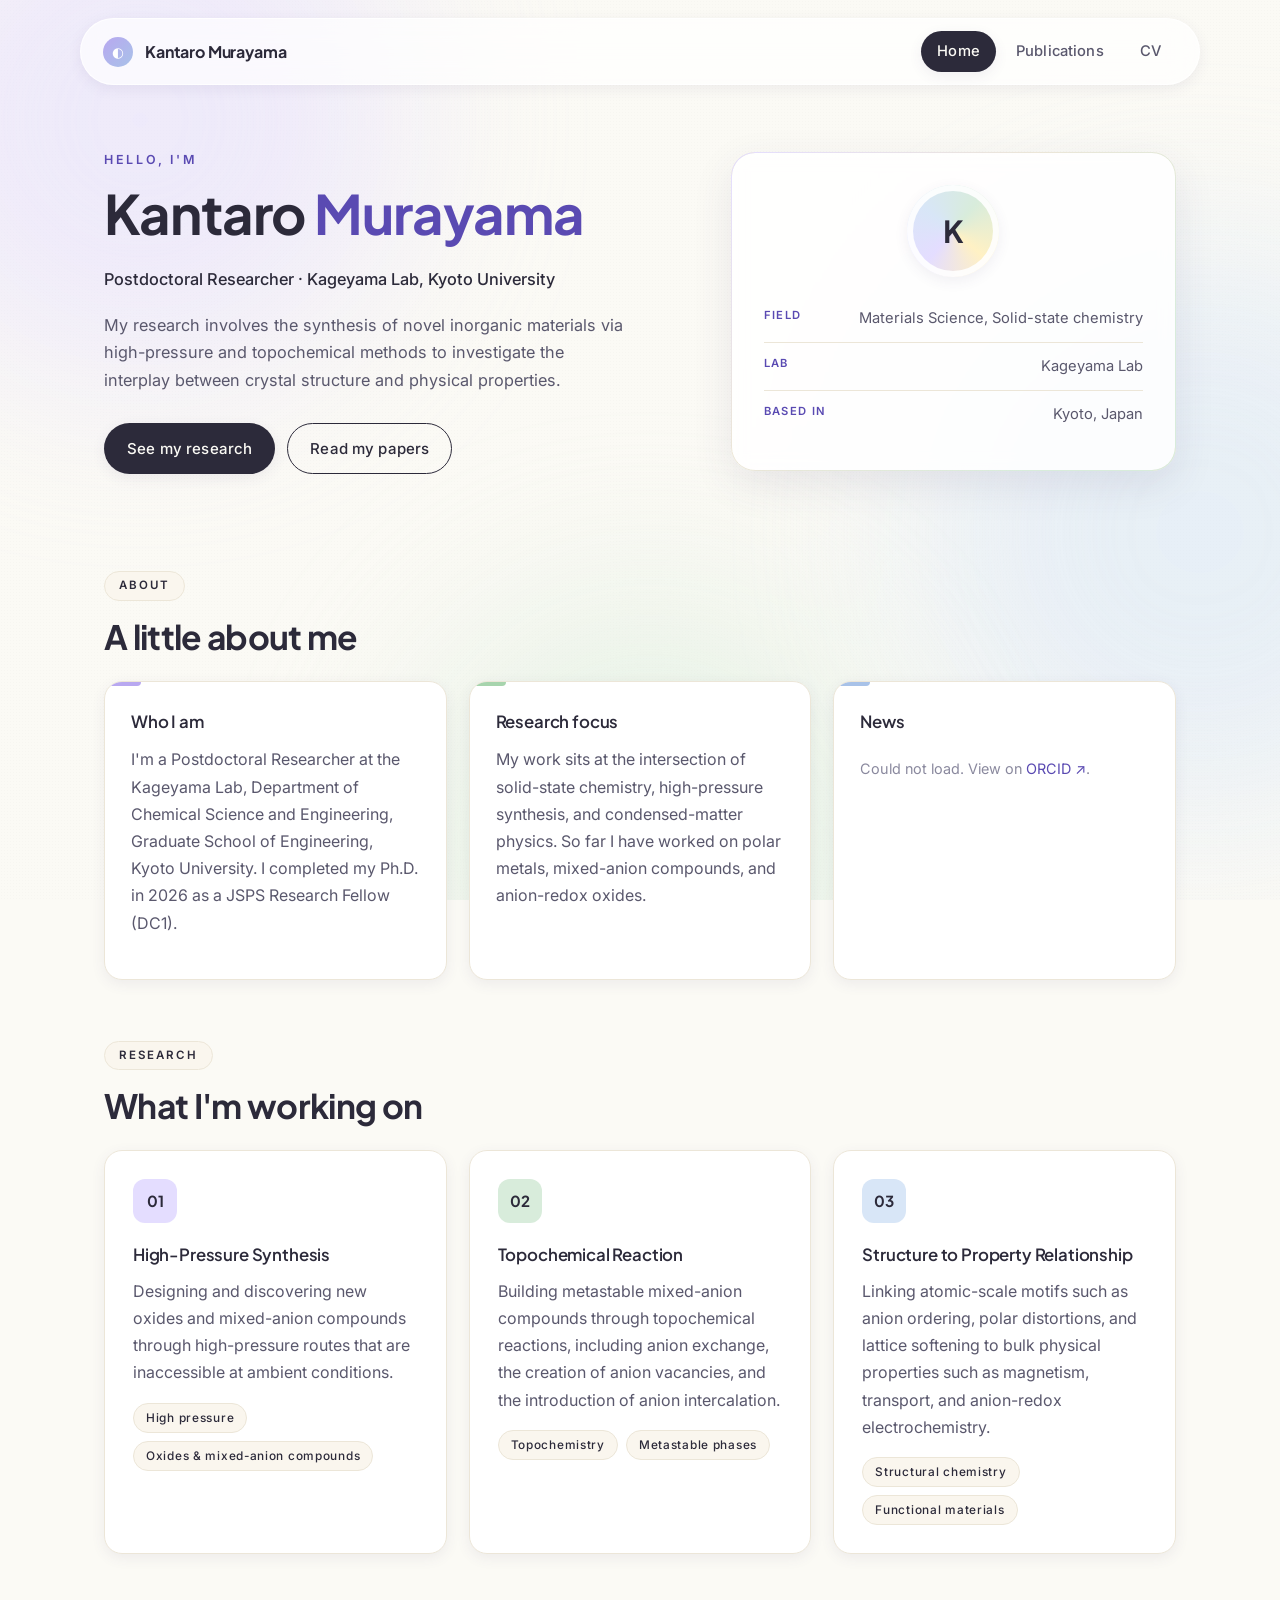
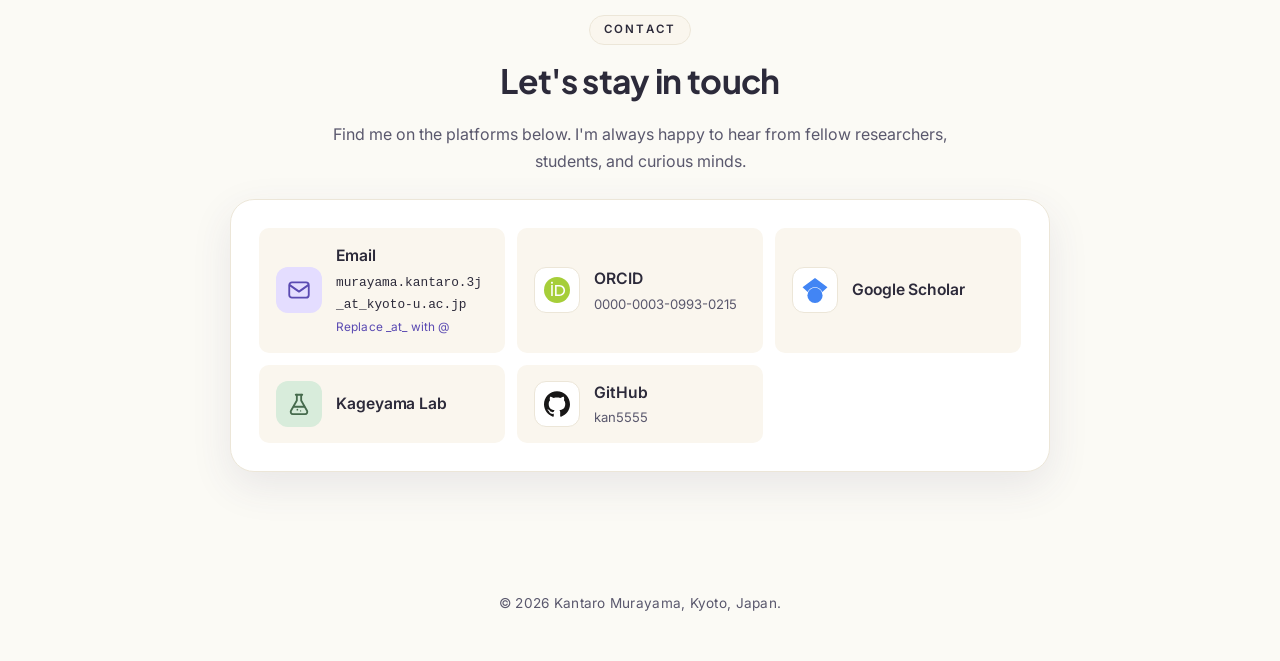
==== index.html @ 19ae2680 "Add files via upload" ====
<!DOCTYPE html>
<html lang="en">
<head>
  <meta charset="UTF-8" />
  <meta name="viewport" content="width=device-width, initial-scale=1.0" />
  <meta name="description" content="Personal homepage of Kantaro Murayama, postdoctoral researcher in solid-state chemistry at Kageyama Lab, Kyoto University." />
  <title>Kantaro Murayama</title>
  <link rel="stylesheet" href="styles.css" />
  <link rel="preconnect" href="https://fonts.googleapis.com" />
  <link rel="preconnect" href="https://fonts.gstatic.com" crossorigin />
  <link href="https://fonts.googleapis.com/css2?family=Inter:wght@400;500;600;700&family=Plus+Jakarta+Sans:wght@500;600;700;800&display=swap" rel="stylesheet" />
</head>
<body>
  <div class="bg-decor">
    <span class="blob blob-1"></span>
    <span class="blob blob-2"></span>
    <span class="blob blob-3"></span>
  </div>

  <header class="site-header">
    <a href="index.html" class="brand">
      <span class="brand-icon">◐</span>
      <span class="brand-name">Kantaro Murayama</span>
    </a>
    <nav class="site-nav">
      <a href="index.html" class="active">Home</a>
      <a href="publications.html">Publications</a>
      <a href="cv.html">CV</a>
    </nav>
    <button class="nav-toggle" aria-label="Toggle navigation">☰</button>
  </header>

  <main>
    <!-- HERO -->
    <section class="hero">
      <div class="hero-text">
        <p class="hello">Hello, I'm</p>
        <h1>Kantaro <em>Murayama</em></h1>
        <p class="tagline">Postdoctoral Researcher · Kageyama Lab, Kyoto University</p>
        <p class="hero-desc">
          My research involves the synthesis of novel inorganic materials via
          high-pressure and topochemical methods to investigate the interplay
          between crystal structure and physical properties.
        </p>
        <div class="hero-actions">
          <a href="#research" class="btn btn-primary">See my research</a>
          <a href="publications.html" class="btn btn-outline">Read my papers</a>
        </div>
      </div>
      <div class="hero-card">
        <div class="avatar">
          <span>K</span>
        </div>
        <ul class="hero-meta">
          <li><span class="label">Field</span><span>Materials Science, Solid-state chemistry</span></li>
          <li><span class="label">Lab</span><span>Kageyama Lab</span></li>
          <li><span class="label">Based in</span><span>Kyoto, Japan</span></li>
        </ul>
      </div>
    </section>

    <!-- ABOUT -->
    <section id="about" class="section">
      <div class="section-header">
        <span class="section-tag">About</span>
        <h2>A little about me</h2>
      </div>
      <div class="about-grid">
        <div class="card">
          <h3>Who I am</h3>
          <p>
            I'm a Postdoctoral Researcher at the Kageyama Lab, Department of Chemical
            Science and Engineering, Graduate School of Engineering, Kyoto University.
            I completed my Ph.D. in 2026 as a JSPS Research Fellow (DC1).
          </p>
        </div>
        <div class="card">
          <h3>Research focus</h3>
          <p>
            My work sits at the intersection of solid-state chemistry,
            high-pressure synthesis, and condensed-matter physics. So far I have
            worked on polar metals, mixed-anion compounds, and anion-redox oxides.
          </p>
        </div>
        <div class="card">
          <h3>News</h3>
          <ul class="news-list" id="news-list">
            <li class="news-loading">Loading latest publications…</li>
          </ul>
        </div>
      </div>
    </section>

    <!-- RESEARCH -->
    <section id="research" class="section">
      <div class="section-header">
        <span class="section-tag">Research</span>
        <h2>What I'm working on</h2>
      </div>
      <div class="research-grid">
        <article class="research-card">
          <div class="research-icon">01</div>
          <h3>High-Pressure Synthesis</h3>
          <p>
            Designing and discovering new oxides and mixed-anion compounds
            through high-pressure routes that are inaccessible at ambient
            conditions.
          </p>
          <div class="tags">
            <span class="tag">High pressure</span>
            <span class="tag">Oxides &amp; mixed-anion compounds</span>
          </div>
        </article>
        <article class="research-card">
          <div class="research-icon">02</div>
          <h3>Topochemical Reaction</h3>
          <p>
            Building metastable mixed-anion compounds through topochemical
            reactions, including anion exchange, the creation of anion vacancies,
            and the introduction of anion intercalation.
          </p>
          <div class="tags">
            <span class="tag">Topochemistry</span>
            <span class="tag">Metastable phases</span>
          </div>
        </article>
        <article class="research-card">
          <div class="research-icon">03</div>
          <h3>Structure to Property Relationship</h3>
          <p>
            Linking atomic-scale motifs such as anion ordering, polar distortions,
            and lattice softening to bulk physical properties such as magnetism,
            transport, and anion-redox electrochemistry.
          </p>
          <div class="tags">
            <span class="tag">Structural chemistry</span>
            <span class="tag">Functional materials</span>
          </div>
        </article>
      </div>
    </section>

    <!-- CONTACT -->
    <section id="contact" class="section contact">
      <div class="section-header center">
        <span class="section-tag">Contact</span>
        <h2>Let's stay in touch</h2>
        <p class="section-sub">
          Find me on the platforms below. I'm always happy to hear from fellow
          researchers, students, and curious minds.
        </p>
      </div>
      <div class="contact-card">

        <!-- Email (plain text, no mailto, with anti-scrape note) -->
        <div class="contact-link contact-static" aria-label="Email address">
          <span class="contact-icon contact-icon-mail">
            <svg viewBox="0 0 24 24" fill="none" stroke="currentColor" stroke-width="1.7" stroke-linecap="round" stroke-linejoin="round" aria-hidden="true">
              <rect x="3" y="5" width="18" height="14" rx="2.5"/>
              <path d="M3.5 7.5l8.5 6 8.5-6"/>
            </svg>
          </span>
          <span class="contact-text">
            <strong>Email</strong>
            <small class="contact-addr">murayama.kantaro.3j_at_kyoto-u.ac.jp</small>
            <small class="contact-note">Replace _at_ with @</small>
          </span>
        </div>

        <!-- ORCID (official logo) -->
        <a class="contact-link" href="https://orcid.org/0000-0003-0993-0215" target="_blank" rel="noopener" aria-label="ORCID profile">
          <span class="contact-icon">
            <svg viewBox="0 0 256 256" xmlns="http://www.w3.org/2000/svg" aria-hidden="true">
              <circle cx="128" cy="128" r="128" fill="#A6CE39"/>
              <path fill="#fff" d="M86.3 186.2H70.9V79.1h15.4v107.1zM78.6 66.9c-5.6 0-10.1-4.6-10.1-10.1 0-5.6 4.5-10.1 10.1-10.1s10.1 4.6 10.1 10.1c0 5.5-4.5 10.1-10.1 10.1zm30.3 12.2h41.6c39.6 0 57 28.3 57 53.6 0 27.5-21.5 53.6-56.8 53.6h-41.8V79.1zm15.4 93.3h24.5c34.9 0 42.9-26.5 42.9-39.7 0-21.5-13.7-39.7-43.7-39.7h-23.7v79.4z"/>
            </svg>
          </span>
          <span class="contact-text">
            <strong>ORCID</strong>
            <small>0000-0003-0993-0215</small>
          </span>
        </a>

        <!-- Google Scholar (official mortarboard) -->
        <a class="contact-link" href="https://scholar.google.com/citations?user=OPHYNPsAAAAJ&hl=en" target="_blank" rel="noopener" aria-label="Google Scholar profile">
          <span class="contact-icon">
            <svg viewBox="0 0 24 24" xmlns="http://www.w3.org/2000/svg" aria-hidden="true">
              <path fill="#4285F4" d="M5.242 13.769L0.5 9.5 12 1l11.5 8.5-4.742 4.269C17.548 11.249 14.978 9.5 12 9.5c-2.977 0-5.548 1.748-6.758 4.269z"/>
              <path fill="#4285F4" d="M12 10a7 7 0 1 0 0 14 7 7 0 0 0 0-14z"/>
            </svg>
          </span>
          <span class="contact-text">
            <strong>Google Scholar</strong>
          </span>
        </a>

        <!-- Kageyama Lab (lab equipment / Erlenmeyer flask) -->
        <a class="contact-link" href="https://www.ehcc.kyoto-u.ac.jp/eh10" target="_blank" rel="noopener" aria-label="Kageyama Lab homepage">
          <span class="contact-icon contact-icon-lab">
            <svg viewBox="0 0 24 24" fill="none" stroke="currentColor" stroke-width="1.7" stroke-linecap="round" stroke-linejoin="round" aria-hidden="true">
              <path d="M9 3.5h6"/>
              <path d="M10 3.5v5.2L4.6 18.3a2 2 0 0 0 1.7 3h11.4a2 2 0 0 0 1.7-3L14 8.7V3.5"/>
              <path d="M7.2 14.5h9.6"/>
              <circle cx="10.5" cy="17.2" r="0.8" fill="currentColor" stroke="none"/>
              <circle cx="13.5" cy="18.4" r="0.6" fill="currentColor" stroke="none"/>
            </svg>
          </span>
          <span class="contact-text">
            <strong>Kageyama Lab</strong>
          </span>
        </a>

        <!-- GitHub (official octocat) -->
        <a class="contact-link" href="https://github.com/kan5555" target="_blank" rel="noopener" aria-label="GitHub profile">
          <span class="contact-icon">
            <svg viewBox="0 0 24 24" xmlns="http://www.w3.org/2000/svg" aria-hidden="true">
              <path fill="#181717" d="M12 .297c-6.63 0-12 5.373-12 12 0 5.303 3.438 9.8 8.205 11.385.6.113.82-.258.82-.577 0-.285-.01-1.04-.015-2.04-3.338.724-4.042-1.61-4.042-1.61C4.422 18.07 3.633 17.7 3.633 17.7c-1.087-.744.084-.729.084-.729 1.205.084 1.838 1.236 1.838 1.236 1.07 1.835 2.809 1.305 3.495.998.108-.776.417-1.305.76-1.605-2.665-.3-5.466-1.332-5.466-5.93 0-1.31.465-2.38 1.235-3.22-.135-.303-.54-1.523.105-3.176 0 0 1.005-.322 3.3 1.23.96-.267 1.98-.399 3-.405 1.02.006 2.04.138 3 .405 2.28-1.552 3.285-1.23 3.285-1.23.645 1.653.24 2.873.12 3.176.765.84 1.23 1.91 1.23 3.22 0 4.61-2.805 5.625-5.475 5.92.42.36.81 1.096.81 2.22 0 1.606-.015 2.896-.015 3.286 0 .315.21.69.825.57C20.565 22.092 24 17.592 24 12.297c0-6.627-5.373-12-12-12"/>
            </svg>
          </span>
          <span class="contact-text">
            <strong>GitHub</strong>
            <small>kan5555</small>
          </span>
        </a>

      </div>
    </section>
  </main>

  <footer class="site-footer">
    <p>© <span id="year"></span> Kantaro Murayama, Kyoto, Japan.</p>
  </footer>

  <script src="script.js"></script>
</body>
</html>
---- styles.css ----
/* =========================================================
   Pastel Researcher — stylish edition
   Lilac · Sage Mint · Sky · Butter on a soft cream canvas.
   No pink. Refined typography, clean lines, subtle motifs.
   ========================================================= */

:root {
  /* Palette ------------------------------------------------ */
  --lilac:        #e4ddff;
  --lilac-deep:   #b8a8f0;
  --lilac-ink:    #5a4ab2;

  --sage:         #d8ecdb;
  --sage-deep:    #a7d4ad;
  --sage-ink:     #466b4d;

  --sky:          #d8e6f7;
  --sky-deep:     #a8c2e8;
  --sky-ink:      #3f5a82;

  --butter:       #fff1c4;
  --butter-deep:  #ffd97a;
  --butter-ink:   #8a6a18;

  --cream:        #faf6ee;
  --paper:        #fbfaf5;
  --line:         #ece6d8;

  --ink:          #2c2a3a;          /* near-black, slightly violet */
  --ink-soft:     #5a586d;
  --muted:        #8a899e;

  --shadow:       0 14px 40px rgba(72, 60, 110, 0.10);
  --shadow-soft:  0 4px 14px rgba(72, 60, 110, 0.08);

  --radius:       18px;
  --radius-sm:    10px;
  --radius-lg:    24px;

  --max-w:        1120px;

  /* Typography --------------------------------------------- */
  --font-display: "Plus Jakarta Sans", "Hiragino Sans", "Yu Gothic",
                  system-ui, -apple-system, sans-serif;
  --font-sans:    "Inter", "Hiragino Sans", "Yu Gothic", system-ui,
                  -apple-system, sans-serif;
}

* { box-sizing: border-box; }

html { scroll-behavior: smooth; }

body {
  margin: 0;
  font-family: var(--font-sans);
  font-size: 16px;
  line-height: 1.7;
  color: var(--ink);
  background: var(--paper);
  -webkit-font-smoothing: antialiased;
  overflow-x: hidden;
}

img { max-width: 100%; display: block; }

a {
  color: var(--lilac-ink);
  text-decoration: none;
  transition: color 0.18s ease;
}
a:hover { color: var(--ink); }

/* Headings: Plus Jakarta Sans — friendly, clean, very readable */
h1, h2, h3 {
  font-family: var(--font-display);
  color: var(--ink);
  letter-spacing: -0.02em;
}
h1 { font-size: clamp(2.4rem, 5.4vw, 3.4rem); font-weight: 700; margin: 0 0 0.4em; line-height: 1.1; }
h2 { font-size: clamp(1.6rem, 3vw, 2.1rem); font-weight: 700; margin: 0 0 0.6em; line-height: 1.25; }
h3 {
  font-family: var(--font-display);
  font-size: 1.05rem;
  font-weight: 600;
  letter-spacing: -0.01em;
  margin: 0 0 0.4em;
}

p  { margin: 0 0 1em; color: var(--ink-soft); }

/* ---------- Background motifs ---------- */
.bg-decor {
  position: fixed;
  inset: 0;
  z-index: -1;
  pointer-events: none;
  overflow: hidden;
}
.blob {
  position: absolute;
  display: block;
  border-radius: 50%;
  filter: blur(90px);
  opacity: 0.55;
}
.blob-1 { width: 520px; height: 520px; top: -140px; left: -120px; background: var(--lilac); }
.blob-2 { width: 560px; height: 560px; top: 28%; right: -200px; background: var(--sky); }
.blob-3 { width: 480px; height: 480px; bottom: -180px; left: 32%; background: var(--sage); }

/* Subtle grain texture for the "stylish editorial" feel */
body::before {
  content: "";
  position: fixed;
  inset: 0;
  pointer-events: none;
  z-index: -1;
  opacity: 0.35;
  background-image: radial-gradient(rgba(60, 50, 90, 0.06) 1px, transparent 1px);
  background-size: 3px 3px;
  mix-blend-mode: multiply;
}

/* ---------- Header / Nav ---------- */
.site-header {
  position: sticky;
  top: 18px;
  z-index: 50;
  margin: 18px auto 0;
  max-width: var(--max-w);
  width: calc(100% - 32px);
  display: flex;
  align-items: center;
  justify-content: space-between;
  padding: 12px 22px;
  background: rgba(255, 255, 255, 0.7);
  backdrop-filter: blur(14px);
  -webkit-backdrop-filter: blur(14px);
  border: 1px solid rgba(255, 255, 255, 0.8);
  border-radius: 999px;
  box-shadow: var(--shadow-soft);
}
.brand {
  display: flex;
  align-items: center;
  gap: 12px;
  font-family: var(--font-display);
  font-weight: 700;
  color: var(--ink);
}
.brand-icon {
  display: inline-grid;
  place-items: center;
  width: 30px; height: 30px;
  border-radius: 50%;
  background: linear-gradient(135deg, var(--lilac-deep), var(--sky-deep));
  color: #fff;
  font-size: 0.85rem;
  letter-spacing: 0;
}
.brand-name {
  font-size: 1rem;
  letter-spacing: -0.01em;
}

.site-nav { display: flex; gap: 4px; }
.site-nav a {
  padding: 8px 16px;
  border-radius: 999px;
  color: var(--ink-soft);
  font-weight: 500;
  font-size: 0.92rem;
  letter-spacing: 0.01em;
  transition: background 0.18s ease, color 0.18s ease;
}
.site-nav a:hover { color: var(--ink); background: var(--cream); }
.site-nav a.active {
  background: var(--ink);
  color: var(--paper);
  box-shadow: var(--shadow-soft);
}

.nav-toggle {
  display: none;
  background: none;
  border: none;
  font-size: 1.4rem;
  color: var(--ink);
  cursor: pointer;
}

/* ---------- Layout ---------- */
main {
  max-width: var(--max-w);
  margin: 0 auto;
  padding: 0 24px;
}

.section { margin: 60px auto; }

.section-header { margin-bottom: 24px; }
.section-header.center { text-align: center; }

.section-tag {
  display: inline-block;
  padding: 4px 14px;
  border-radius: 999px;
  background: var(--cream);
  border: 1px solid var(--line);
  color: var(--ink);
  font-family: var(--font-sans);
  font-size: 0.72rem;
  font-weight: 600;
  letter-spacing: 0.18em;
  text-transform: uppercase;
  margin-bottom: 14px;
}
.section-sub {
  color: var(--ink-soft);
  max-width: 640px;
  margin: 6px auto 0;
}

/* ---------- Hero ---------- */
.hero {
  display: grid;
  grid-template-columns: 1.3fr 1fr;
  gap: 48px;
  align-items: center;
  padding: 64px 0 36px;
}
.hero-text .hello {
  color: var(--lilac-ink);
  font-weight: 600;
  letter-spacing: 0.22em;
  text-transform: uppercase;
  font-size: 0.78rem;
  margin: 0 0 14px;
}
.hero-text h1 em {
  font-style: normal;
  color: var(--lilac-ink);
}
.tagline {
  font-size: 1.02rem;
  font-weight: 500;
  color: var(--ink);
  margin: 4px 0 18px;
}
.hero-desc {
  color: var(--ink-soft);
  max-width: 520px;
  font-size: 1.02rem;
}
.hero-actions {
  display: flex;
  flex-wrap: wrap;
  gap: 12px;
  margin-top: 28px;
}

.btn {
  display: inline-flex;
  align-items: center;
  gap: 8px;
  padding: 12px 22px;
  border-radius: 999px;
  font-family: var(--font-sans);
  font-weight: 500;
  font-size: 0.94rem;
  letter-spacing: 0.01em;
  transition: transform 0.15s ease, box-shadow 0.2s ease, background 0.2s ease, color 0.2s ease;
  cursor: pointer;
  border: 1px solid transparent;
}
.btn-primary {
  background: var(--ink);
  color: var(--paper);
  box-shadow: var(--shadow-soft);
}
.btn-primary:hover { color: var(--paper); transform: translateY(-2px); box-shadow: var(--shadow); }
.btn-outline {
  background: transparent;
  color: var(--ink);
  border-color: var(--ink);
}
.btn-outline:hover { background: var(--ink); color: var(--paper); }

/* Hero side card */
.hero-card {
  position: relative;
  background: rgba(255, 255, 255, 0.85);
  border: 1px solid var(--line);
  border-radius: var(--radius-lg);
  padding: 32px;
  box-shadow: var(--shadow);
  backdrop-filter: blur(8px);
}
.hero-card::before {
  content: "";
  position: absolute;
  inset: -1px;
  border-radius: var(--radius-lg);
  padding: 1px;
  background: linear-gradient(135deg, var(--lilac), transparent 40%, var(--sage) 80%);
  -webkit-mask: linear-gradient(#000 0 0) content-box, linear-gradient(#000 0 0);
  -webkit-mask-composite: xor;
          mask-composite: exclude;
  pointer-events: none;
}
.avatar {
  width: 92px; height: 92px;
  border-radius: 50%;
  margin: 0 auto 18px;
  display: grid;
  place-items: center;
  background: conic-gradient(from 220deg, var(--lilac), var(--sky), var(--sage), var(--butter), var(--lilac));
  color: var(--ink);
  font-family: var(--font-display);
  font-weight: 700;
  font-size: 1.9rem;
  letter-spacing: -0.02em;
  box-shadow: inset 0 0 0 6px rgba(255, 255, 255, 0.9), var(--shadow-soft);
}
.hero-meta {
  list-style: none;
  margin: 0;
  padding: 0;
}
.hero-meta li {
  display: flex;
  justify-content: space-between;
  padding: 11px 0;
  border-bottom: 1px solid var(--line);
  font-size: 0.92rem;
  color: var(--ink-soft);
}
.hero-meta li:last-child { border-bottom: none; }
.hero-meta .label {
  font-family: var(--font-sans);
  font-weight: 600;
  letter-spacing: 0.12em;
  text-transform: uppercase;
  font-size: 0.7rem;
  color: var(--lilac-ink);
}

/* ---------- About cards ---------- */
.about-grid {
  display: grid;
  grid-template-columns: repeat(3, 1fr);
  gap: 22px;
}
.card {
  position: relative;
  background: #fff;
  border: 1px solid var(--line);
  border-radius: var(--radius);
  padding: 26px;
  box-shadow: var(--shadow-soft);
  transition: transform 0.2s ease, box-shadow 0.2s ease;
  overflow: hidden;
}
.card:hover { transform: translateY(-3px); box-shadow: var(--shadow); }
.card::before {
  content: "";
  position: absolute;
  top: 0; left: 0;
  width: 36px; height: 4px;
  background: var(--lilac-deep);
  border-radius: 0 0 4px 4px;
}
.card:nth-child(2)::before { background: var(--sage-deep); }
.card:nth-child(3)::before { background: var(--sky-deep);  }

.card h3 {
  color: var(--ink);
  margin-bottom: 10px;
}
.news-list {
  list-style: none;
  margin: 0;
  padding: 0 8px 0 0;
  font-size: 0.9rem;
  max-height: 260px;          /* ~3 items, then scroll */
  overflow-y: auto;
  scrollbar-width: thin;
  scrollbar-color: var(--lilac-deep) transparent;
}
.news-list::-webkit-scrollbar       { width: 6px; }
.news-list::-webkit-scrollbar-track { background: var(--cream); border-radius: 999px; }
.news-list::-webkit-scrollbar-thumb { background: var(--lilac-deep); border-radius: 999px; }
.news-list li {
  padding: 12px 0;
  border-bottom: 1px solid var(--line);
  color: var(--ink-soft);
  line-height: 1.5;
}
.news-list li:last-child { border-bottom: none; }
.news-list .news-meta {
  display: flex;
  align-items: center;
  gap: 8px;
  margin-bottom: 4px;
  flex-wrap: wrap;
}
.news-list .news-text {
  color: var(--ink-soft);
  font-size: 0.9rem;
}
.news-list .news-text em {
  color: var(--ink);
  font-style: italic;
}
.news-date {
  display: inline-block;
  font-family: var(--font-sans);
  font-weight: 700;
  font-size: 0.72rem;
  letter-spacing: 0.06em;
  color: var(--lilac-ink);
}

/* ---------- Research ---------- */
.research-grid {
  display: grid;
  grid-template-columns: repeat(3, 1fr);
  gap: 22px;
}
.research-card {
  background: #fff;
  border: 1px solid var(--line);
  border-radius: var(--radius);
  padding: 28px;
  box-shadow: var(--shadow-soft);
  transition: transform 0.2s ease, box-shadow 0.2s ease;
}
.research-card:hover { transform: translateY(-3px); box-shadow: var(--shadow); }

.research-icon {
  width: 44px; height: 44px;
  border-radius: 12px;
  display: grid;
  place-items: center;
  font-family: var(--font-display);
  font-weight: 700;
  font-size: 0.95rem;
  letter-spacing: 0;
  margin-bottom: 18px;
  color: var(--ink);
  background: var(--lilac);
}
.research-card:nth-child(2) .research-icon { background: var(--sage); }
.research-card:nth-child(3) .research-icon { background: var(--sky);  }

.research-card h3 { margin-bottom: 8px; }

.tags {
  display: flex;
  flex-wrap: wrap;
  gap: 8px;
  margin-top: 14px;
}
.tag {
  font-size: 0.74rem;
  letter-spacing: 0.06em;
  padding: 4px 12px;
  background: var(--cream);
  border: 1px solid var(--line);
  border-radius: 999px;
  color: var(--ink);
  font-weight: 500;
}

/* ---------- Contact ---------- */
.contact-card {
  background: #fff;
  border: 1px solid var(--line);
  border-radius: var(--radius-lg);
  padding: 28px;
  display: grid;
  grid-template-columns: repeat(auto-fit, minmax(240px, 1fr));
  gap: 12px;
  box-shadow: var(--shadow);
  max-width: 820px;
  margin: 0 auto;
}
.contact-link {
  display: flex;
  align-items: center;
  gap: 14px;
  padding: 14px 16px;
  border-radius: var(--radius-sm);
  background: var(--cream);
  color: var(--ink);
  border: 1px solid transparent;
  transition: background 0.2s ease, border-color 0.2s ease, transform 0.15s ease;
  text-decoration: none;
}
.contact-link:hover {
  background: #fff;
  border-color: var(--line);
  color: var(--ink);
  transform: translateY(-2px);
}
/* Email card is non-interactive */
.contact-link.contact-static {
  cursor: default;
}
.contact-link.contact-static:hover {
  background: var(--cream);
  border-color: transparent;
  transform: none;
}

.contact-text { min-width: 0; }
.contact-text strong {
  display: block;
  font-weight: 600;
  font-size: 0.98rem;
  letter-spacing: -0.005em;
  color: var(--ink);
}
.contact-text small {
  display: block;
  color: var(--ink-soft);
  font-size: 0.82rem;
  word-break: break-all;
}
.contact-text .contact-addr {
  font-family: ui-monospace, "SFMono-Regular", "Cascadia Code", Menlo, monospace;
  font-size: 0.8rem;
  color: var(--ink);
  margin-top: 2px;
}
.contact-text .contact-note {
  margin-top: 2px;
  font-size: 0.74rem;
  color: var(--lilac-ink);
  letter-spacing: 0.01em;
}

/* Icon container — white with subtle ring; lets brand-coloured SVGs show */
.contact-icon {
  width: 46px; height: 46px;
  flex-shrink: 0;
  display: grid;
  place-items: center;
  border-radius: 12px;
  background: #fff;
  border: 1px solid var(--line);
  color: var(--ink);
  overflow: hidden;
}
.contact-icon svg {
  width: 26px;
  height: 26px;
  display: block;
}
/* Outline icons (mail, lab) — tint to match section accent */
.contact-icon-mail { color: var(--lilac-ink); background: var(--lilac); border-color: transparent; }
.contact-icon-lab  { color: var(--sage-ink);  background: var(--sage);  border-color: transparent; }

/* ---------- Sub-page hero ---------- */
.page-hero {
  text-align: center;
  padding: 60px 0 24px;
}
.page-hero h1 em {
  font-style: normal;
  color: var(--lilac-ink);
}
.inline-link {
  font-weight: 500;
  margin-left: 4px;
  border-bottom: 1px solid var(--lilac-deep);
}

/* ---------- Publications ---------- */
.filter-bar {
  display: flex;
  flex-wrap: wrap;
  justify-content: center;
  gap: 8px;
  margin-top: 24px;
}
.chip {
  padding: 8px 18px;
  border-radius: 999px;
  border: 1px solid var(--line);
  background: #fff;
  color: var(--ink-soft);
  font-family: var(--font-sans);
  font-weight: 500;
  font-size: 0.88rem;
  letter-spacing: 0.04em;
  cursor: pointer;
  transition: all 0.18s ease;
}
.chip:hover { background: var(--cream); color: var(--ink); }
.chip.active {
  background: var(--ink);
  color: var(--paper);
  border-color: transparent;
}

.year-heading {
  margin: 32px 0 10px;
  display: inline-flex;
  align-items: center;
  gap: 12px;
  font-family: var(--font-display);
  font-weight: 700;
  font-size: 1.1rem;
  letter-spacing: -0.01em;
  color: var(--lilac-ink);
  padding: 0;
  background: none;
}
.year-heading::before {
  content: "";
  width: 24px;
  height: 1px;
  background: var(--lilac-deep);
}

/* Compact publication card — Title / Authors / Journal+Year / Link */
.pub {
  background: #fff;
  border: 1px solid var(--line);
  border-radius: var(--radius-sm);
  padding: 14px 18px;
  margin: 8px 0;
  box-shadow: var(--shadow-soft);
  transition: transform 0.15s ease, box-shadow 0.18s ease, border-color 0.15s ease;
}
.pub:hover {
  transform: translateY(-2px);
  box-shadow: var(--shadow);
  border-color: var(--lilac);
}

.pub-head {
  display: flex;
  flex-wrap: wrap;
  align-items: center;
  gap: 6px;
  margin-bottom: 4px;
}

.pub-badge {
  display: inline-block;
  font-family: var(--font-sans);
  font-size: 0.64rem;
  font-weight: 700;
  letter-spacing: 0.16em;
  text-transform: uppercase;
  padding: 2px 9px;
  border-radius: 999px;
}
.pub-badge.publications { background: var(--lilac);  color: var(--lilac-ink); }
.pub-badge.preprints    { background: var(--butter); color: var(--butter-ink); }
.pub-badge.others       { background: var(--sky);    color: var(--sky-ink); }

.pub-role {
  display: inline-block;
  font-family: var(--font-sans);
  font-size: 0.65rem;
  font-weight: 700;
  letter-spacing: 0.1em;
  text-transform: uppercase;
  padding: 2px 9px;
  border-radius: 999px;
}
.pub-role.role-first     { background: var(--sage);  color: var(--sage-ink); }
.pub-role.role-corr      { background: var(--butter); color: var(--butter-ink); }
.pub-role.role-coauthor  { background: var(--cream); color: var(--ink-soft); border: 1px solid var(--line); }

.pub-title {
  font-family: var(--font-display);
  font-size: 1rem;
  font-weight: 700;
  line-height: 1.35;
  letter-spacing: -0.01em;
  margin: 4px 0 4px;
  color: var(--ink);
}
.pub-title sub, .pub-title sup { font-size: 0.7em; }

.pub-authors {
  font-size: 0.83rem;
  line-height: 1.5;
  color: var(--ink-soft);
  margin: 0 0 4px;
  word-break: normal;
}
.pub-authors strong {
  color: var(--lilac-ink);
  font-weight: 700;
}

.pub-venue {
  display: block;
  margin: 0;
  font-size: 0.86rem;
  color: var(--ink-soft);
  line-height: 1.5;
}
.pub-venue em {
  font-style: italic;
  color: var(--ink);
}
.pub-year { color: var(--ink-soft); }

.pub-link {
  display: inline-block;
  margin-left: 6px;
  font-size: 0.74rem;
  font-weight: 600;
  letter-spacing: 0.06em;
  padding: 1px 9px;
  background: var(--cream);
  border: 1px solid var(--line);
  border-radius: 999px;
  color: var(--ink);
  white-space: nowrap;
  text-decoration: none;
  vertical-align: 1px;
}
.pub-link:hover {
  background: var(--ink);
  color: var(--paper);
  border-color: var(--ink);
}

/* ---------- CV ---------- */
.cv-block { margin-bottom: 40px; }
.cv-block h2 {
  display: inline-flex;
  align-items: center;
  gap: 14px;
  margin-bottom: 24px;
  padding: 0;
  background: none;
}
.cv-block h2::before {
  content: "";
  width: 28px;
  height: 1px;
  background: var(--ink);
}

.timeline {
  list-style: none;
  margin: 0;
  padding: 0;
  border-left: 1px solid var(--line);
  margin-left: 14px;
}
.timeline li {
  position: relative;
  padding: 6px 0 24px 28px;
}
.timeline li::before {
  content: "";
  position: absolute;
  left: -7px;
  top: 14px;
  width: 12px; height: 12px;
  background: var(--paper);
  border: 1.5px solid var(--lilac-deep);
  border-radius: 50%;
}
.timeline li:nth-child(2)::before { border-color: var(--sage-deep); }
.timeline li:nth-child(3)::before { border-color: var(--sky-deep); }
.timeline .time {
  display: inline-block;
  font-family: var(--font-sans);
  font-size: 0.72rem;
  font-weight: 600;
  letter-spacing: 0.12em;
  color: var(--lilac-ink);
  background: var(--cream);
  padding: 3px 12px;
  border-radius: 999px;
  margin-bottom: 6px;
  text-transform: uppercase;
}
.timeline h3 {
  margin: 4px 0;
  font-family: var(--font-sans);
  font-weight: 600;
  font-size: 1.05rem;
}
.timeline p  { margin: 2px 0; color: var(--ink-soft); }
.muted       { color: var(--muted) !important; font-size: 0.9rem; }

.bullet-list {
  list-style: none;
  margin: 0;
  padding: 0;
}
.bullet-list li {
  padding: 10px 0 10px 22px;
  position: relative;
  color: var(--ink-soft);
  border-bottom: 1px solid var(--line);
}
.bullet-list li::before {
  content: "";
  position: absolute;
  left: 0;
  top: 18px;
  width: 8px; height: 8px;
  background: var(--lilac-deep);
  border-radius: 50%;
}
.bullet-list li:nth-child(2n)::before { background: var(--sage-deep); }
.bullet-list li:nth-child(3n)::before { background: var(--sky-deep); }
.bullet-list li:last-child { border-bottom: none; }

.skills-grid {
  display: grid;
  grid-template-columns: repeat(3, 1fr);
  gap: 16px;
}
.skill-card {
  background: #fff;
  border: 1px solid var(--line);
  border-radius: var(--radius);
  padding: 20px 22px;
  box-shadow: var(--shadow-soft);
}
.skill-card h3 {
  color: var(--ink);
  margin-bottom: 6px;
}
.skill-card p { color: var(--ink-soft); margin: 0; font-size: 0.92rem; }

/* ---------- Footer ---------- */
.site-footer {
  text-align: center;
  padding: 60px 24px 32px;
  color: var(--muted);
  font-size: 0.85rem;
  letter-spacing: 0.02em;
}

/* ---------- Responsive ---------- */
@media (max-width: 880px) {
  .hero {
    grid-template-columns: 1fr;
    padding-top: 60px;
    gap: 32px;
  }
  .about-grid,
  .research-grid,
  .skills-grid { grid-template-columns: 1fr; }
  .contact-card { grid-template-columns: 1fr; }
}

@media (max-width: 640px) {
  .site-header {
    flex-wrap: wrap;
    border-radius: var(--radius);
    padding: 12px 18px;
  }
  .site-nav {
    display: none;
    width: 100%;
    flex-direction: column;
    gap: 4px;
    margin-top: 10px;
  }
  .site-nav.open { display: flex; }
  .site-nav a { width: 100%; text-align: center; }
  .nav-toggle { display: block; }
}

/* ---------- Collapsible (CV: more talks) ---------- */
.collapse {
  margin-top: 18px;
}
.collapse summary {
  cursor: pointer;
  display: inline-flex;
  align-items: center;
  gap: 10px;
  padding: 10px 18px;
  border-radius: 999px;
  background: var(--cream);
  border: 1px solid var(--line);
  color: var(--ink);
  font-family: var(--font-display);
  font-size: 0.88rem;
  font-weight: 600;
  letter-spacing: -0.01em;
  user-select: none;
  transition: background 0.18s ease, border-color 0.18s ease;
  list-style: none;
}
.collapse summary::-webkit-details-marker { display: none; }
.collapse summary::after {
  content: "↓";
  font-weight: 700;
  transition: transform 0.2s ease;
}
.collapse summary:hover {
  background: var(--lilac);
  border-color: transparent;
}
.collapse[open] > summary {
  background: var(--lilac);
  border-color: transparent;
}
.collapse[open] > summary::after {
  transform: rotate(180deg);
}
.collapse-content {
  margin-top: 16px;
}

/* ---------- CV: small note under a section heading ---------- */
.cv-note {
  color: var(--muted);
  font-size: 0.86rem;
  margin: -8px 0 14px;
  letter-spacing: 0.01em;
}

/* ---------- CV: sub-section heading inside a cv-block ---------- */
.cv-subheading {
  font-family: var(--font-display);
  font-size: 1rem;
  font-weight: 700;
  letter-spacing: -0.005em;
  color: var(--lilac-ink);
  margin: 4px 0 12px;
}

/* ---------- Home: News role chips ---------- */
.news-role {
  display: inline-block;
  font-family: var(--font-sans);
  font-size: 0.6rem;
  font-weight: 700;
  letter-spacing: 0.1em;
  text-transform: uppercase;
  padding: 1px 8px;
  border-radius: 999px;
  margin-right: 6px;
  vertical-align: 1px;
}
.news-role.role-first     { background: var(--sage);   color: var(--sage-ink); }
.news-role.role-corr      { background: var(--butter); color: var(--butter-ink); }
.news-role.role-coauthor  { background: var(--cream);  color: var(--ink-soft); border: 1px solid var(--line); }

/* ---------- Publications: Featured (Highlighted) ---------- */
.featured-section {
  margin-top: 30px;
  margin-bottom: 48px;
}
.featured-grid {
  display: grid;
  grid-template-columns: repeat(auto-fit, minmax(280px, 1fr));
  gap: 14px;
}
.featured-grid .pub {
  border: 1px solid var(--lilac);
  background: linear-gradient(160deg, #fff 0%, var(--paper) 100%);
  padding: 18px 20px;
  margin: 0;
  box-shadow: var(--shadow-soft);
}
.featured-grid .pub:hover {
  border-color: var(--lilac-deep);
}
.featured-grid .pub-title {
  font-size: 1.02rem;
}
.featured-grid .pub-venue {
  flex-wrap: wrap;
}

/* ---------- Reduced motion ---------- */
@media (prefers-reduced-motion: reduce) {
  * { transition: none !important; animation: none !important; }
  html { scroll-behavior: auto; }
}
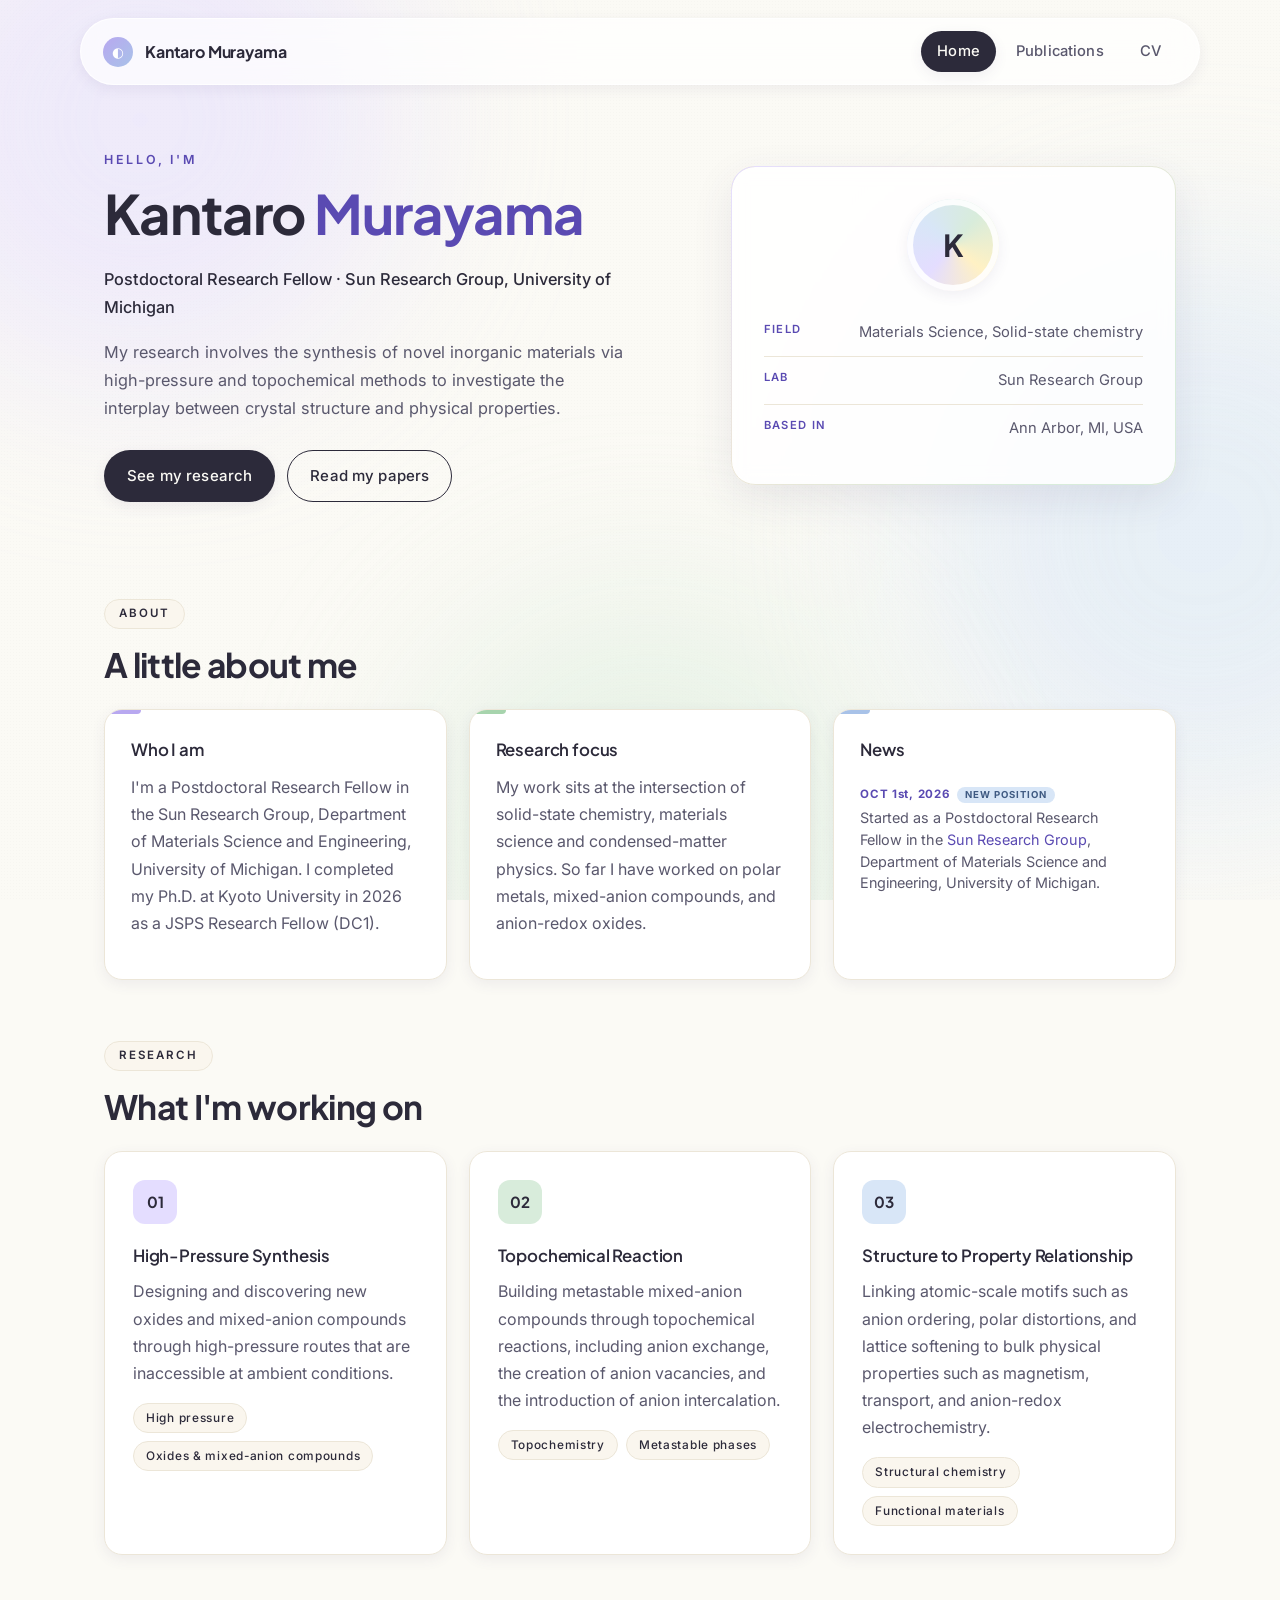
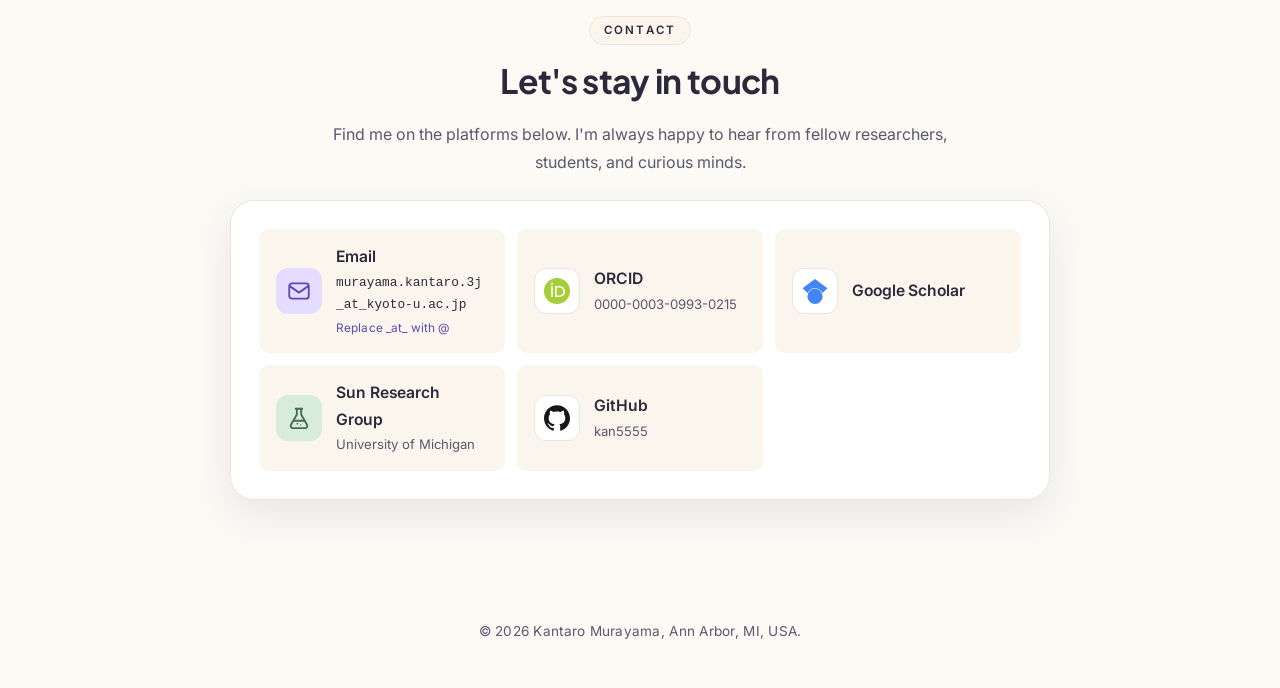
==== commit 58993c46: "Update to the starting at UMich" ====
--- a/index.html
+++ b/index.html
@@ -3,7 +3,7 @@
 <head>
   <meta charset="UTF-8" />
   <meta name="viewport" content="width=device-width, initial-scale=1.0" />
-  <meta name="description" content="Personal homepage of Kantaro Murayama, postdoctoral researcher in solid-state chemistry at Kageyama Lab, Kyoto University." />
+  <meta name="description" content="Personal homepage of Kantaro Murayama, postdoctoral research fellow in materials science and solid-state chemistry." />
   <title>Kantaro Murayama</title>
   <link rel="stylesheet" href="styles.css" />
   <link rel="preconnect" href="https://fonts.googleapis.com" />
@@ -36,7 +36,7 @@
       <div class="hero-text">
         <p class="hello">Hello, I'm</p>
         <h1>Kantaro <em>Murayama</em></h1>
-        <p class="tagline">Postdoctoral Researcher · Kageyama Lab, Kyoto University</p>
+        <p class="tagline">Postdoctoral Research Fellow · Sun Research Group, University of Michigan</p>
         <p class="hero-desc">
           My research involves the synthesis of novel inorganic materials via
           high-pressure and topochemical methods to investigate the interplay
@@ -53,8 +53,8 @@
         </div>
         <ul class="hero-meta">
           <li><span class="label">Field</span><span>Materials Science, Solid-state chemistry</span></li>
-          <li><span class="label">Lab</span><span>Kageyama Lab</span></li>
-          <li><span class="label">Based in</span><span>Kyoto, Japan</span></li>
+          <li><span class="label">Lab</span><span>Sun Research Group</span></li>
+          <li><span class="label">Based in</span><span>Ann Arbor, MI, USA</span></li>
         </ul>
       </div>
     </section>
@@ -69,16 +69,16 @@
         <div class="card">
           <h3>Who I am</h3>
           <p>
-            I'm a Postdoctoral Researcher at the Kageyama Lab, Department of Chemical
-            Science and Engineering, Graduate School of Engineering, Kyoto University.
-            I completed my Ph.D. in 2026 as a JSPS Research Fellow (DC1).
+            I'm a Postdoctoral Research Fellow in the Sun Research Group, Department of
+            Materials Science and Engineering, University of Michigan. I completed my
+            Ph.D. at Kyoto University in 2026 as a JSPS Research Fellow (DC1).
           </p>
         </div>
         <div class="card">
           <h3>Research focus</h3>
           <p>
             My work sits at the intersection of solid-state chemistry,
-            high-pressure synthesis, and condensed-matter physics. So far I have
+            materials science and condensed-matter physics. So far I have
             worked on polar metals, mixed-anion compounds, and anion-redox oxides.
           </p>
         </div>
@@ -194,8 +194,8 @@
           </span>
         </a>
 
-        <!-- Kageyama Lab (lab equipment / Erlenmeyer flask) -->
-        <a class="contact-link" href="https://www.ehcc.kyoto-u.ac.jp/eh10" target="_blank" rel="noopener" aria-label="Kageyama Lab homepage">
+        <!-- Sun Research Group (current lab) -->
+        <a class="contact-link" href="https://whsunresearch.group/" target="_blank" rel="noopener" aria-label="Sun Research Group homepage">
           <span class="contact-icon contact-icon-lab">
             <svg viewBox="0 0 24 24" fill="none" stroke="currentColor" stroke-width="1.7" stroke-linecap="round" stroke-linejoin="round" aria-hidden="true">
               <path d="M9 3.5h6"/>
@@ -206,7 +206,8 @@
             </svg>
           </span>
           <span class="contact-text">
-            <strong>Kageyama Lab</strong>
+            <strong>Sun Research Group</strong>
+            <small>University of Michigan</small>
           </span>
         </a>
 
@@ -228,7 +229,7 @@
   </main>
 
   <footer class="site-footer">
-    <p>© <span id="year"></span> Kantaro Murayama, Kyoto, Japan.</p>
+    <p>© <span id="year"></span> Kantaro Murayama, Ann Arbor, MI, USA.</p>
   </footer>
 
   <script src="script.js"></script>
--- a/styles.css
+++ b/styles.css
@@ -26,7 +26,7 @@
   --paper:        #fbfaf5;
   --line:         #ece6d8;
 
-  --ink:          #2c2a3a;          /* near-black, slightly violet */
+  --ink:          #2c2a3a;
   --ink-soft:     #5a586d;
   --muted:        #8a899e;
 
@@ -953,6 +953,7 @@
 .news-role.role-first     { background: var(--sage);   color: var(--sage-ink); }
 .news-role.role-corr      { background: var(--butter); color: var(--butter-ink); }
 .news-role.role-coauthor  { background: var(--cream);  color: var(--ink-soft); border: 1px solid var(--line); }
+.news-role.role-note      { background: var(--sky);    color: var(--sky-ink); }
 
 /* ---------- Publications: Featured (Highlighted) ---------- */
 .featured-section {
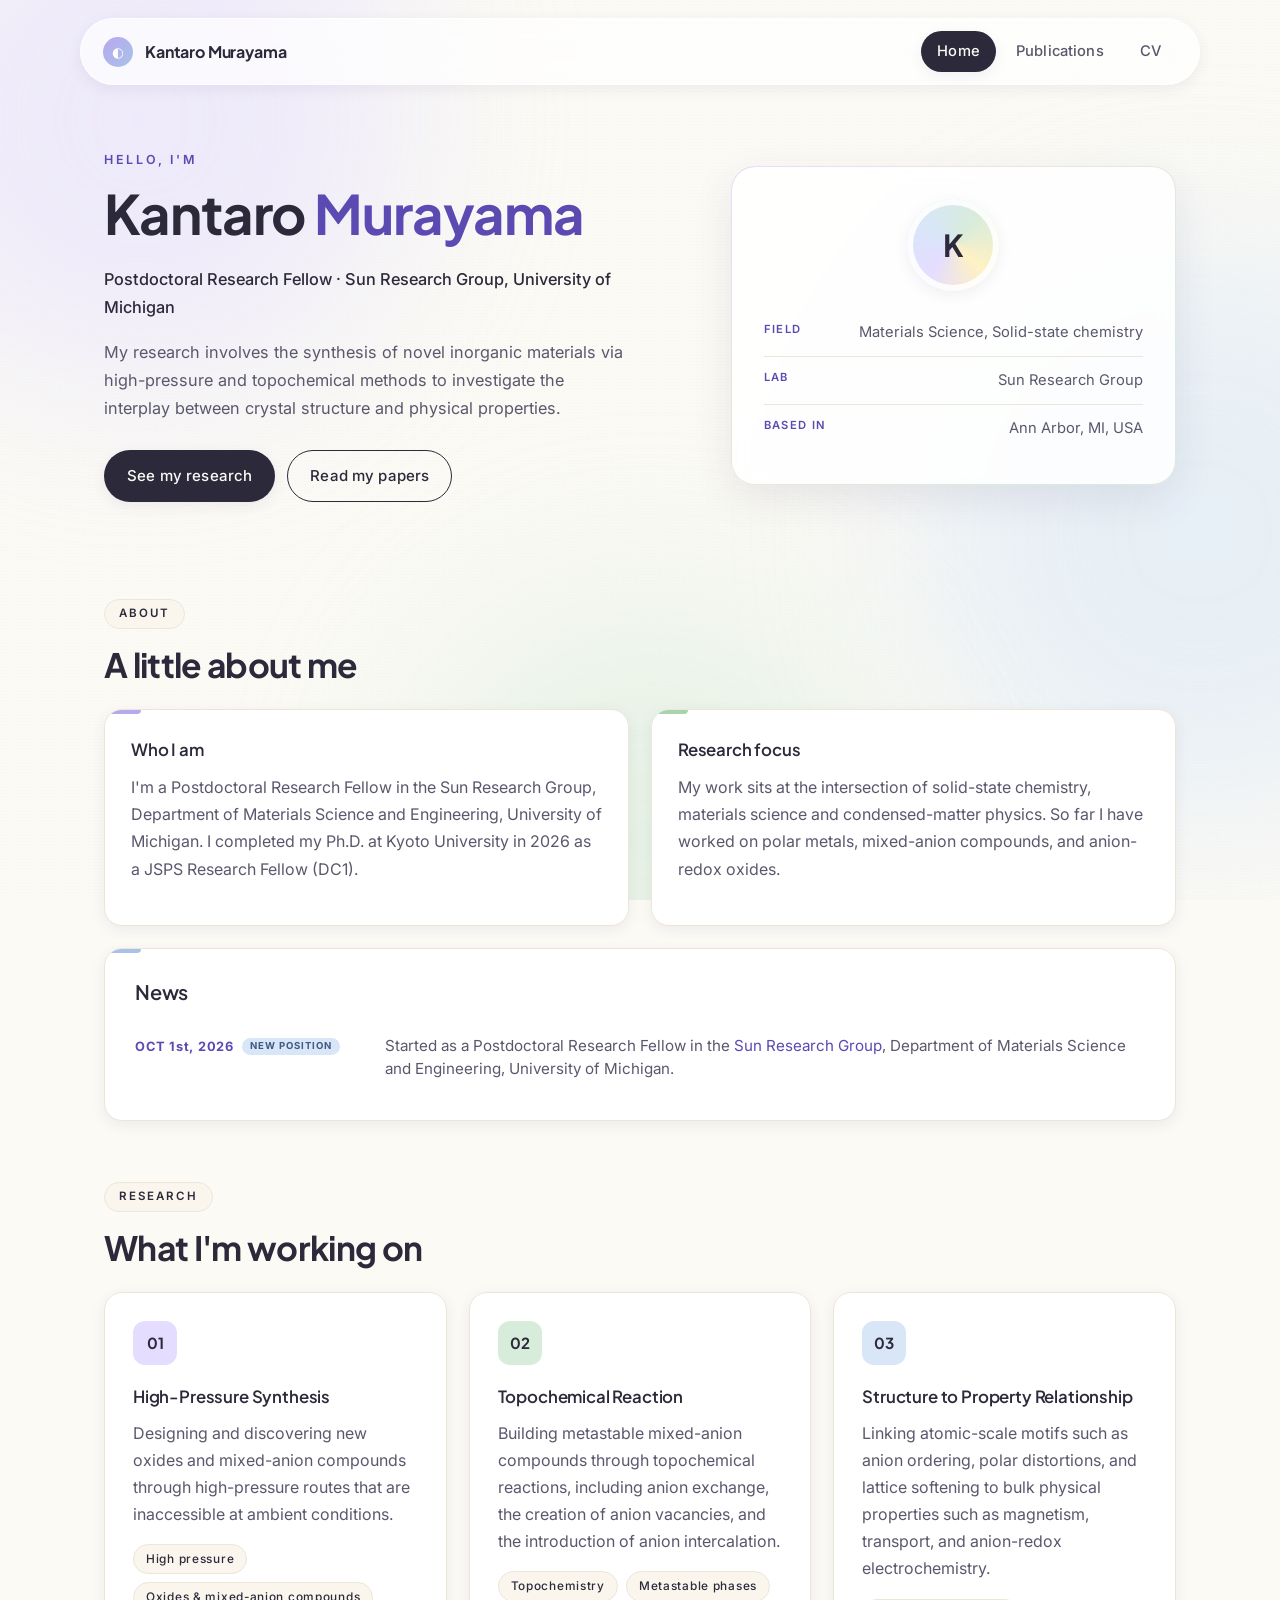
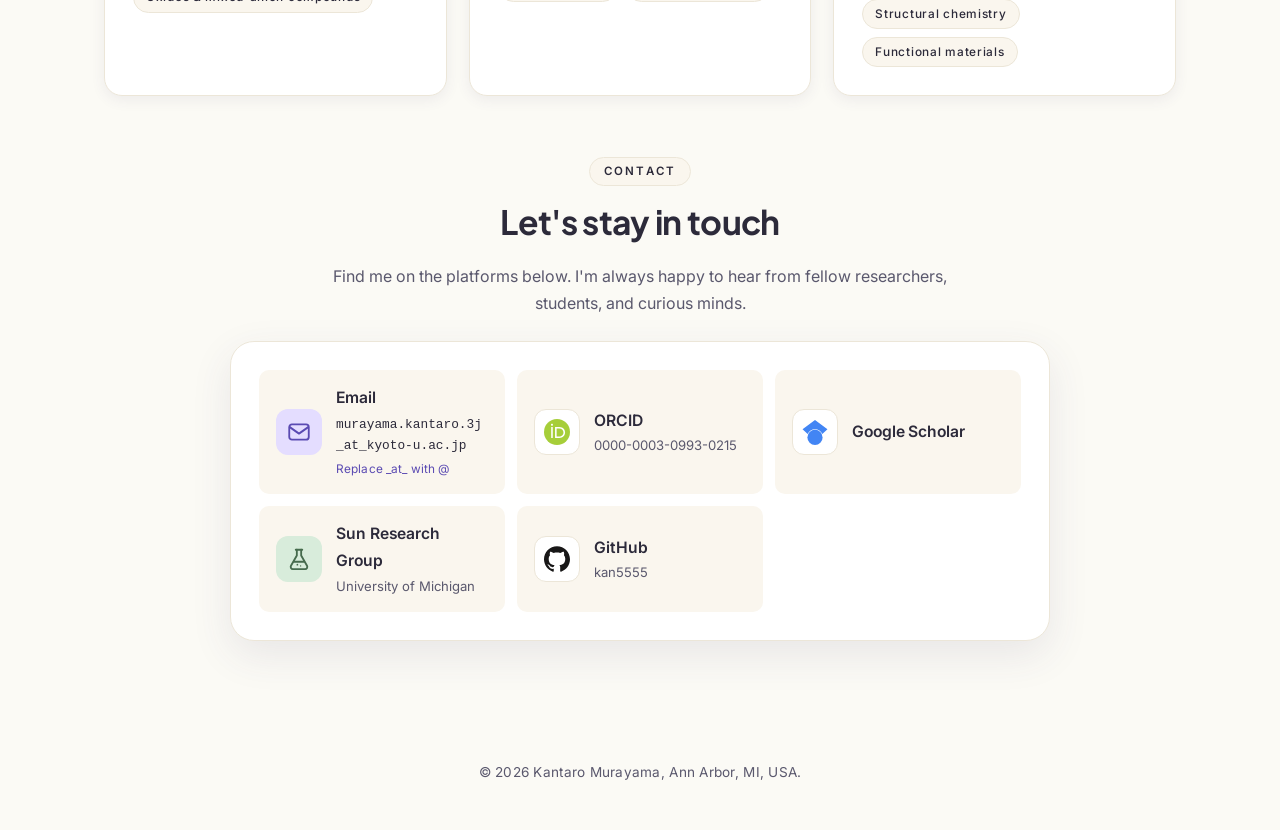
==== commit 968b34a2: "Add files via upload Update for starting at UMich ver2" ====
--- a/index.html
+++ b/index.html
@@ -82,7 +82,7 @@
             worked on polar metals, mixed-anion compounds, and anion-redox oxides.
           </p>
         </div>
-        <div class="card">
+        <div class="card news-card">
           <h3>News</h3>
           <ul class="news-list" id="news-list">
             <li class="news-loading">Loading latest publications…</li>
--- a/styles.css
+++ b/styles.css
@@ -347,7 +347,7 @@
 /* ---------- About cards ---------- */
 .about-grid {
   display: grid;
-  grid-template-columns: repeat(3, 1fr);
+  grid-template-columns: repeat(2, 1fr);
   gap: 22px;
 }
 .card {
@@ -410,6 +410,41 @@
 .news-list .news-text em {
   color: var(--ink);
   font-style: italic;
+}
+
+/* News card: full width row under Who I am / Research focus */
+.news-card {
+  grid-column: 1 / -1;
+  padding: 26px 30px;
+}
+.news-card h3 {
+  font-size: 1.25rem;
+  margin-bottom: 12px;
+}
+.news-card .news-list {
+  max-height: 300px;
+  font-size: 0.95rem;
+}
+.news-card .news-list li {
+  display: grid;
+  grid-template-columns: 230px 1fr;
+  gap: 20px;
+  align-items: baseline;
+  padding: 14px 0;
+}
+.news-card .news-list .news-meta {
+  margin-bottom: 0;
+}
+.news-card .news-list .news-date {
+  font-size: 0.8rem;
+}
+.news-card .news-list .news-text {
+  font-size: 0.95rem;
+}
+@media (max-width: 640px) {
+  .news-card { padding: 22px 20px; }
+  .news-card .news-list li { display: block; }
+  .news-card .news-list .news-meta { margin-bottom: 4px; }
 }
 .news-date {
   display: inline-block;
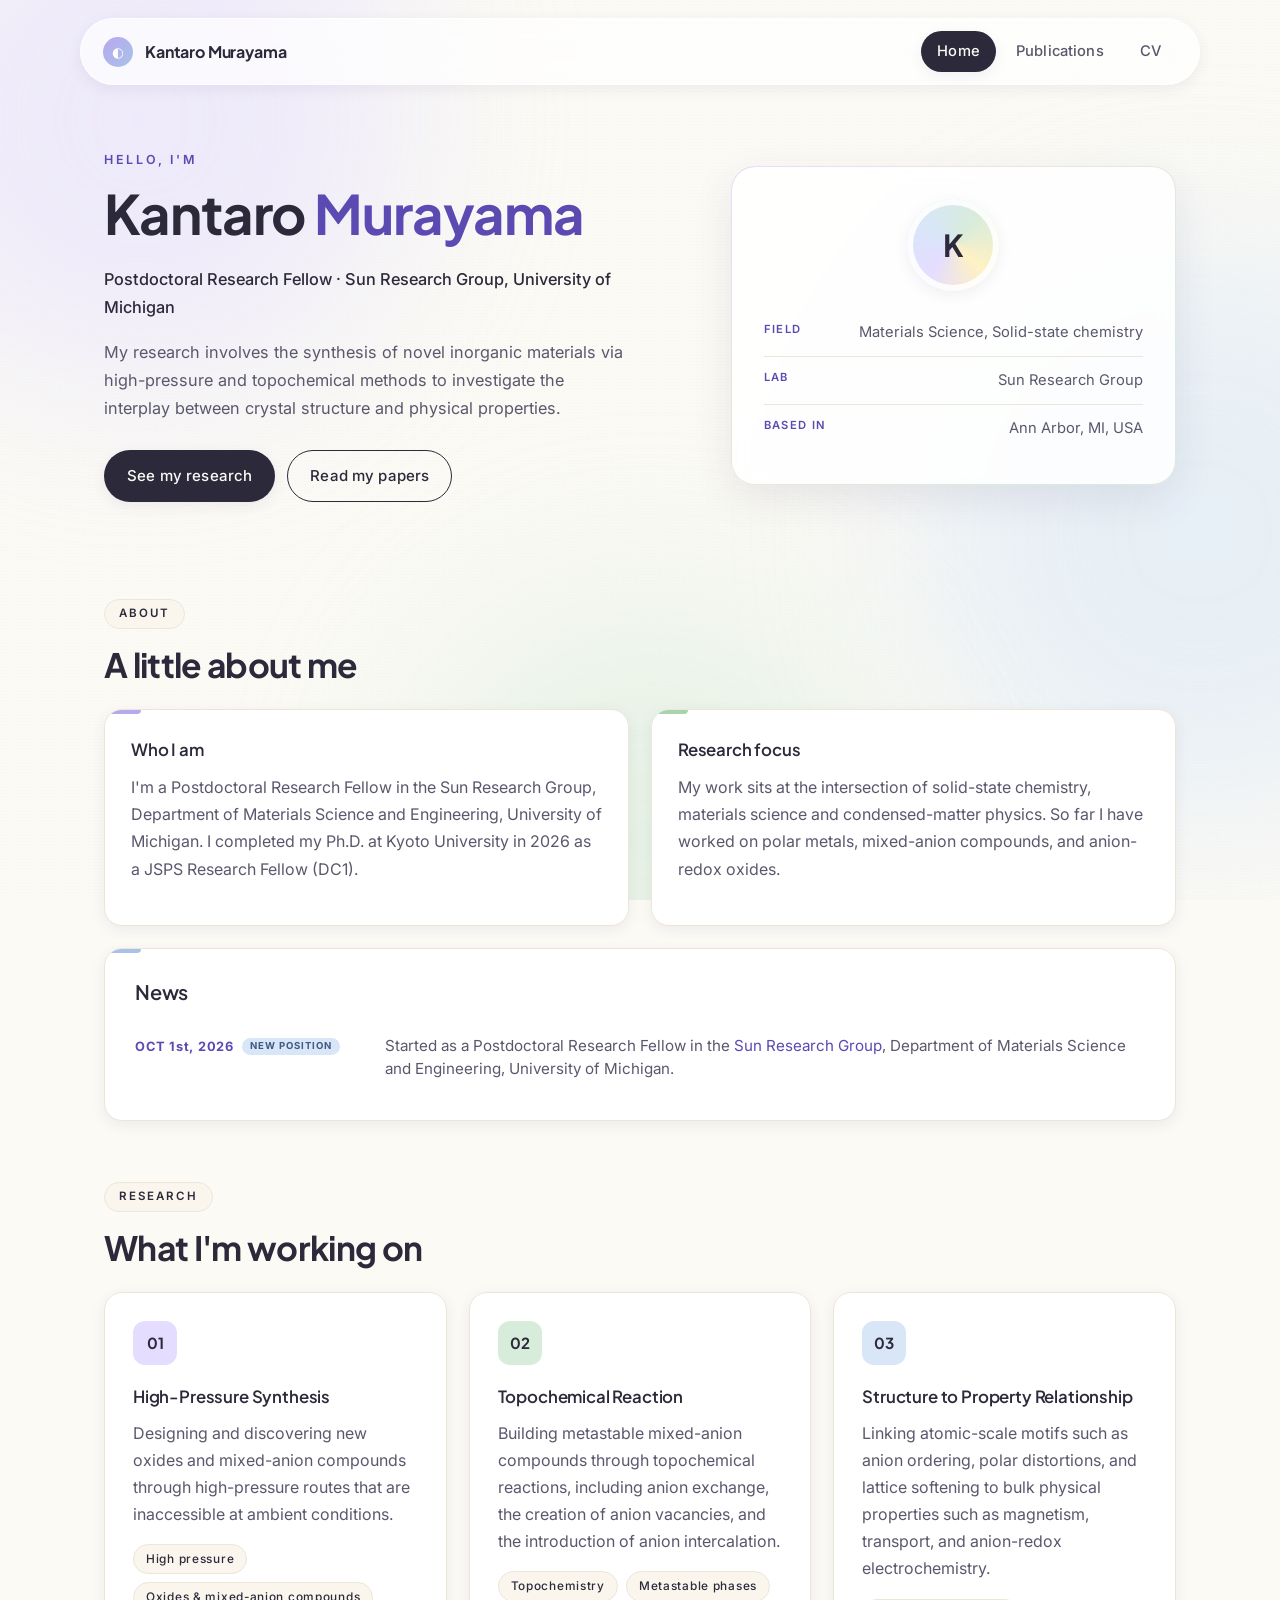
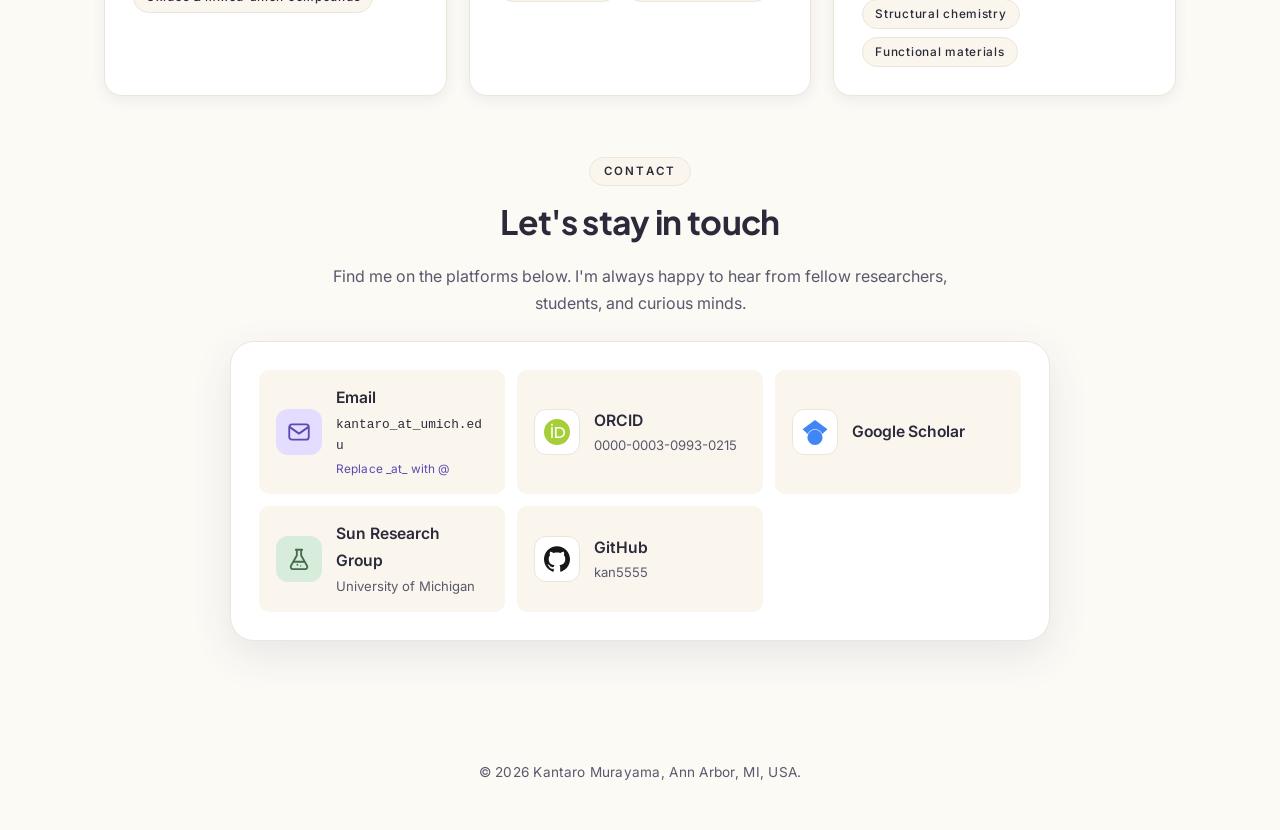
==== commit 5df3ce79: "Update email address in contact section" ====
--- a/index.html
+++ b/index.html
@@ -162,7 +162,7 @@
           </span>
           <span class="contact-text">
             <strong>Email</strong>
-            <small class="contact-addr">murayama.kantaro.3j_at_kyoto-u.ac.jp</small>
+            <small class="contact-addr">kantaro_at_umich.edu</small>
             <small class="contact-note">Replace _at_ with @</small>
           </span>
         </div>
--- a/styles.css
+++ b/styles.css
@@ -1017,6 +1017,66 @@
   flex-wrap: wrap;
 }
 
+/* ---------- Publications: press release links ---------- */
+.pub-press {
+  display: flex;
+  flex-wrap: wrap;
+  align-items: center;
+  gap: 6px;
+  margin: 2px 0 6px;
+}
+.pub-press-label {
+  font-size: 0.74rem;
+  font-weight: 600;
+  letter-spacing: 0.04em;
+  color: var(--muted);
+  margin-right: 2px;
+}
+.press-link {
+  display: inline-block;
+  padding: 1px 9px;
+  border-radius: 999px;
+  background: var(--butter);
+  color: var(--butter-ink);
+  font-size: 0.72rem;
+  font-weight: 700;
+  letter-spacing: 0.06em;
+  text-decoration: none;
+  white-space: nowrap;
+}
+.press-link:hover {
+  background: var(--butter-deep);
+  color: var(--ink);
+}
+
+/* ---------- Publications: TOC graphics ---------- */
+.pub-body { min-width: 0; }
+.pub:has(.pub-toc) {
+  display: grid;
+  grid-template-columns: minmax(0, 1fr) 200px;
+  gap: 20px;
+  align-items: center;
+}
+.pub-toc {
+  display: block;
+  background: #fff;
+  border: 1px solid var(--line);
+  border-radius: 8px;
+  overflow: hidden;
+}
+.pub-toc img {
+  display: block;
+  width: 100%;
+  height: auto;
+}
+/* Selected papers: graphic below the text, full card width */
+.featured-grid .pub:has(.pub-toc) { display: block; }
+.featured-grid .pub-toc { margin-top: 14px; }
+@media (max-width: 640px) {
+  .pub:has(.pub-toc) { display: block; }
+  .pub-toc { max-width: 300px; margin-top: 12px; }
+}
+
 /* ---------- Reduced motion ---------- */
 @media (prefers-reduced-motion: reduce) {
   * { transition: none !important; animation: none !important; }
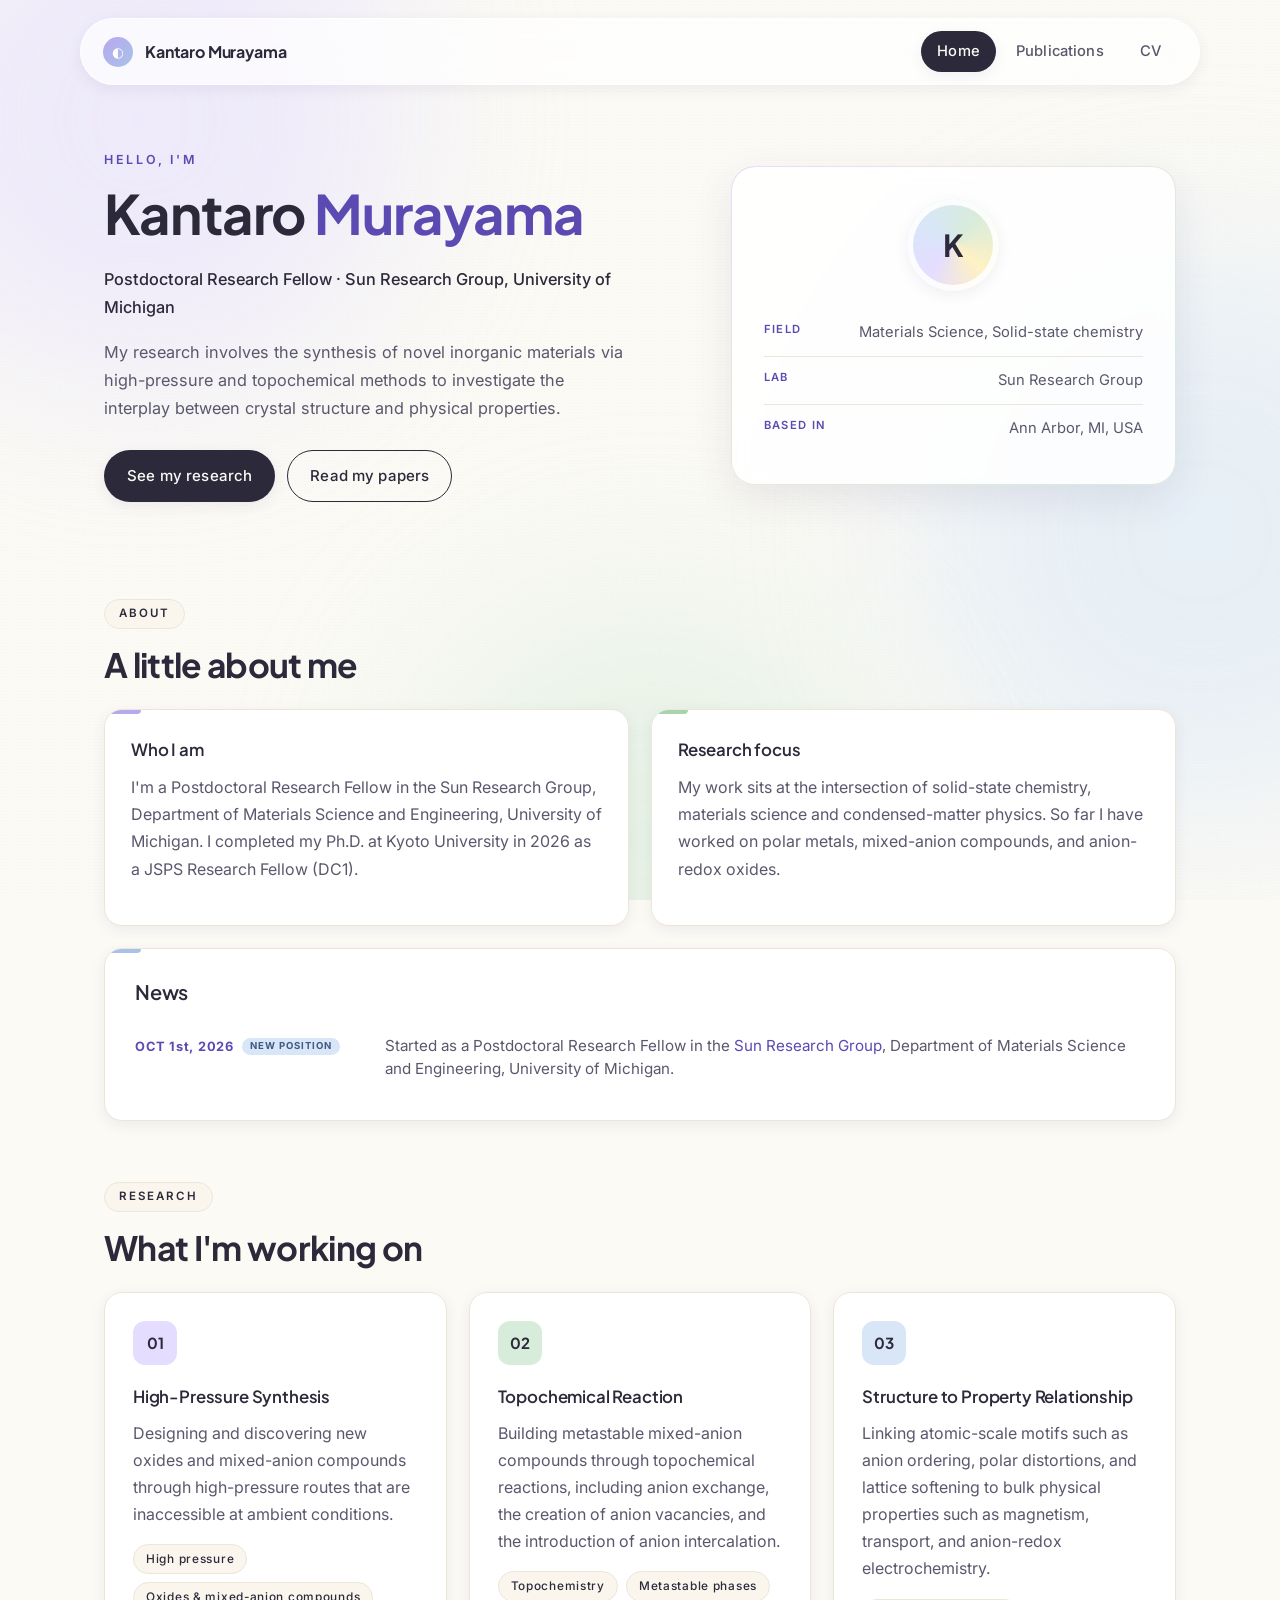
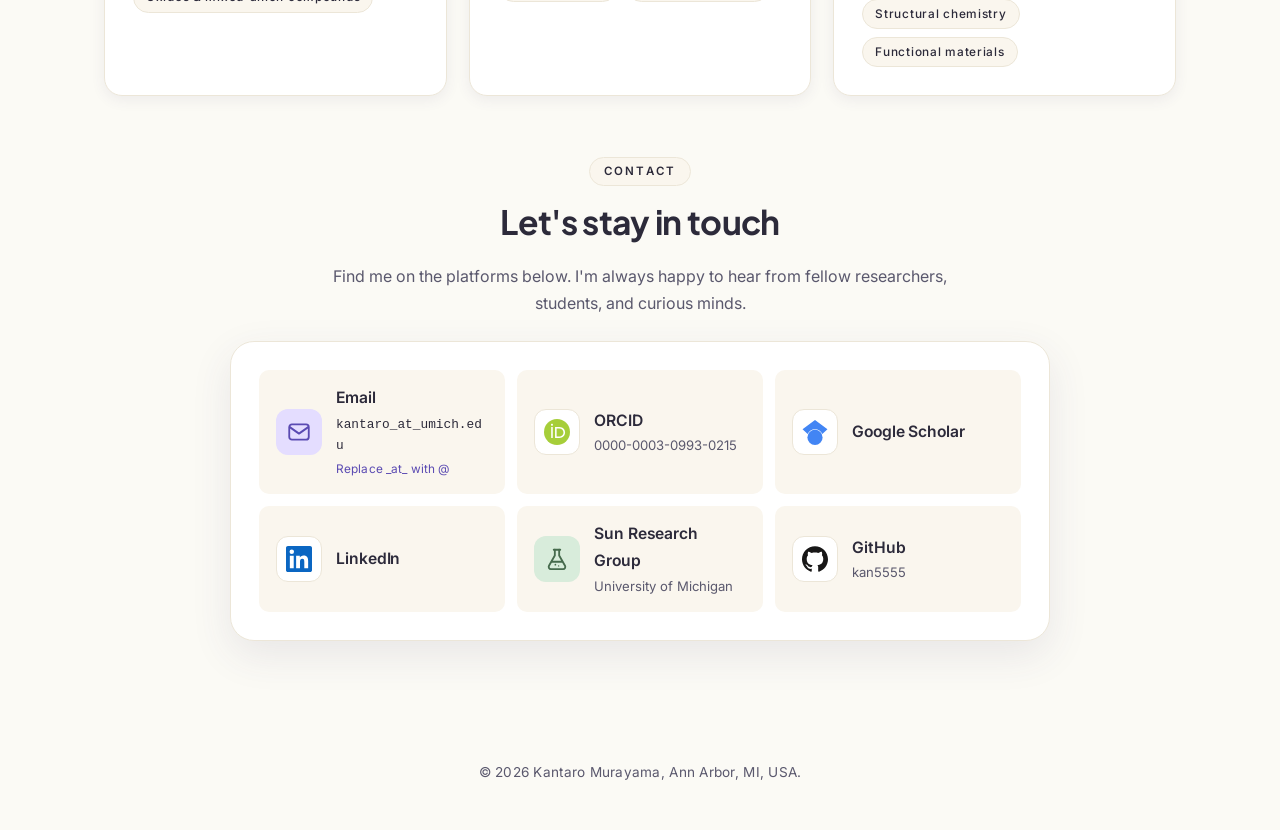
==== commit 1c8c2591: "Add files via upload" ====
--- a/index.html
+++ b/index.html
@@ -194,6 +194,18 @@
           </span>
         </a>
 
+        <!-- LinkedIn (official logo) -->
+        <a class="contact-link" href="https://jp.linkedin.com/in/kantaro-murayama" target="_blank" rel="noopener" aria-label="LinkedIn profile">
+          <span class="contact-icon">
+            <svg viewBox="0 0 24 24" xmlns="http://www.w3.org/2000/svg" aria-hidden="true">
+              <path fill="#0A66C2" d="M20.447 20.452h-3.554v-5.569c0-1.328-.027-3.037-1.852-3.037-1.853 0-2.136 1.445-2.136 2.939v5.667H9.351V9h3.414v1.561h.046c.477-.9 1.637-1.85 3.37-1.85 3.601 0 4.267 2.37 4.267 5.455v6.286zM5.337 7.433a2.062 2.062 0 1 1 0-4.125 2.062 2.062 0 0 1 0 4.125zM7.119 20.452H3.555V9h3.564v11.452zM22.225 0H1.771C.792 0 0 .774 0 1.729v20.542C0 23.227.792 24 1.771 24h20.451C23.2 24 24 23.227 24 22.271V1.729C24 .774 23.2 0 22.222 0h.003z"/>
+            </svg>
+          </span>
+          <span class="contact-text">
+            <strong>LinkedIn</strong>
+          </span>
+        </a>
+
         <!-- Sun Research Group (current lab) -->
         <a class="contact-link" href="https://whsunresearch.group/" target="_blank" rel="noopener" aria-label="Sun Research Group homepage">
           <span class="contact-icon contact-icon-lab">
